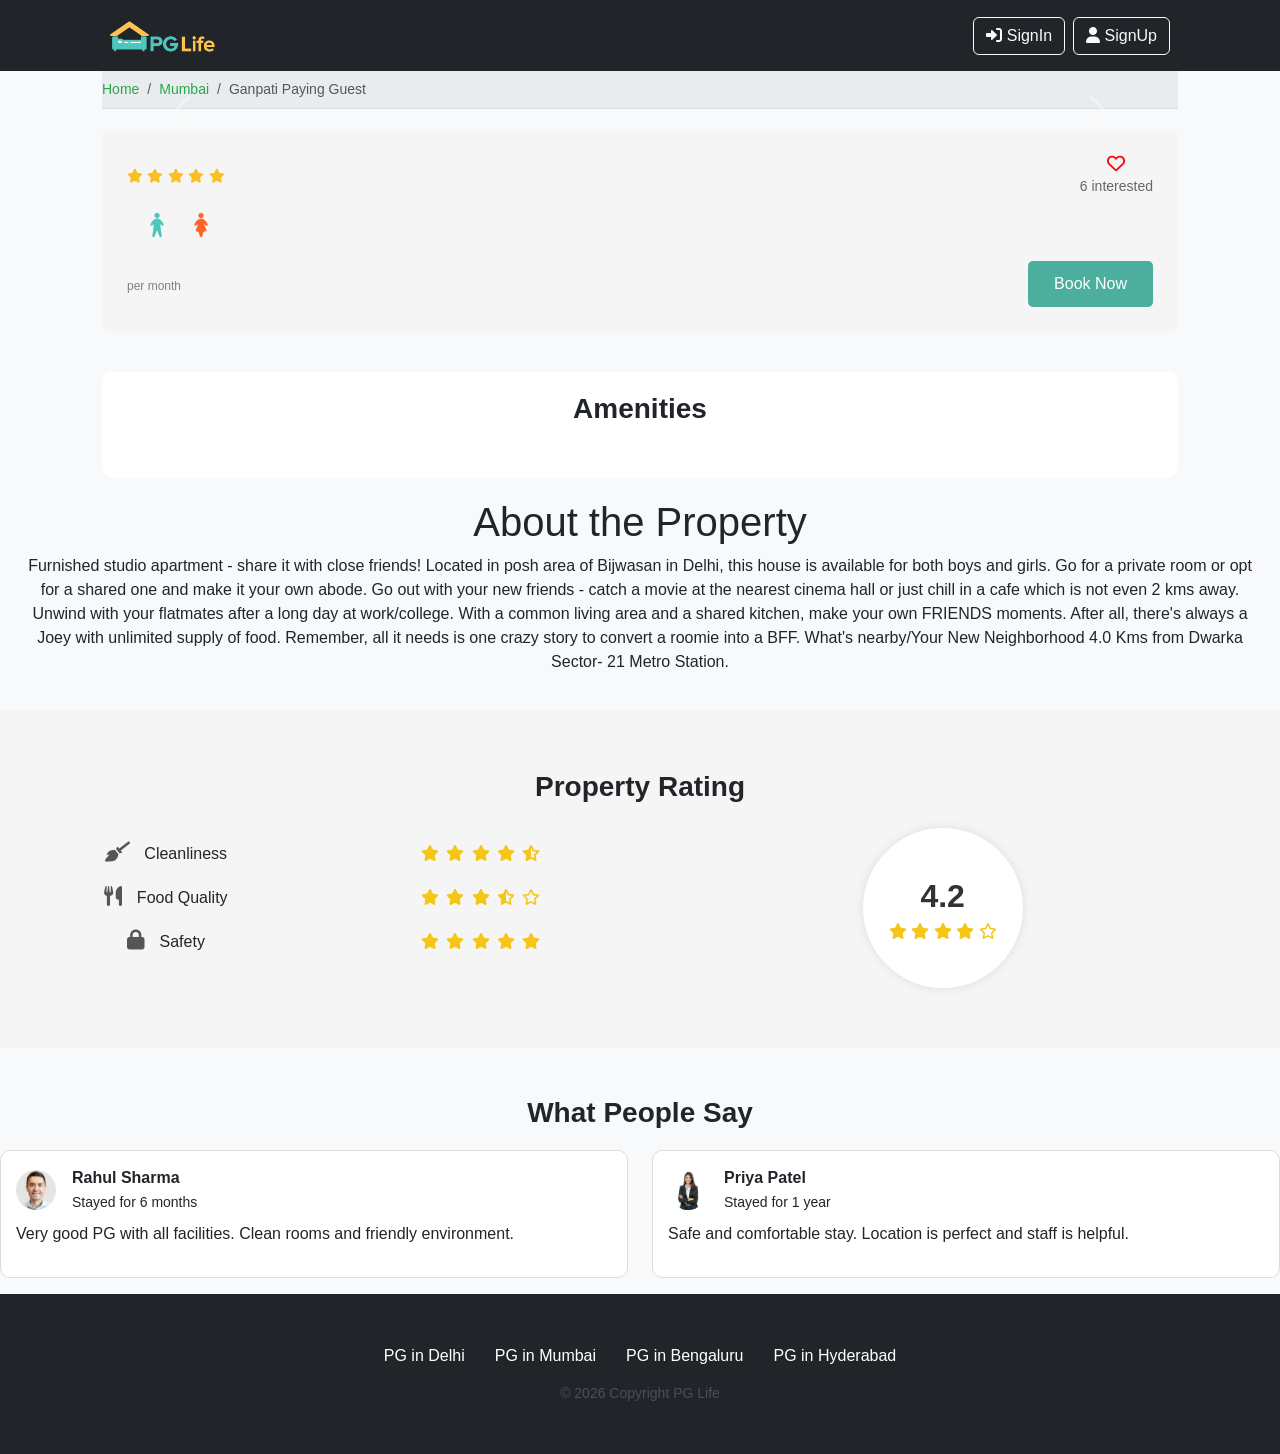
==== property_details.html @ c695dbeb "first commit" ====
<!DOCTYPE html>
<html lang="en">
<head>
    <meta charset="UTF-8">
    <meta name="viewport" content="width=device-width, initial-scale=1.0">
    <link href="https://cdn.jsdelivr.net/npm/bootstrap@5.3.0/dist/css/bootstrap.min.css" rel="stylesheet">
    <link rel="stylesheet" href="https://cdnjs.cloudflare.com/ajax/libs/font-awesome/6.0.0/css/all.min.css">
    <link rel="stylesheet" href="css/style.css">
    <link rel="stylesheet" href="css/propertydetails.css">
    <link rel="stylesheet" href="css/propertylist.css">
    
    <title>Welcome | PGLife</title>
</head>
<body>
     <nav class="navbar navbar-expand-lg navbar-dark bg-dark">
        <div class="container">
            <a class="navbar-brand" href="index.html">
                <img src="img/logo.png" class="nav-img"/>
            </a>
            <button class="navbar-toggler" data-bs-toggle="collapse" data-bs-target="#navMenu">
               <span class="navbar-toggler-icon"></span>
            </button>
            <div class="collapse navbar-collapse" id="navMenu">
                <ul class="navbar-nav ms-auto">
                    <li class="nav-item">
                        <button class="btn btn-outline-light me-2" data-bs-toggle="modal" data-bs-target="#loginModal">
                            <i class="fas fa-sign-in-alt"></i> SignIn
                        </button>
                    </li>
                    <li class="nav-item">
                        <button class="btn btn-outline-light me-2" data-bs-toggle="modal" data-bs-target="#signupModal">
                            <i class="fas fa-user"></i> SignUp
                        </button>
                    </li>
                </ul>
            </div>
        </div>
    </nav>
    
    <div class="container">

        <nav aria-label="breadcrumb">
            <ol class="breadcrumb py-2">
                <li class="breadcrumb-item"><a href="index.html">Home</a></li>
                <li class="breadcrumb-item"><a href="property_list.html">Mumbai</a></li>
                <li class="breadcrumb-item active">Ganpati Paying Guest</li>
            </ol>
        </nav>


        <div id="property-images" class="carousel slide" data-bs-ride="carousel">

            <div class="carousel-indicators">
               
            </div>

            <div class="carousel-inner">
               
                
            </div>

            <button class="carousel-control-prev" type="button" data-bs-target="#property-images" data-bs-slide="prev">
                <span class="carousel-control-prev-icon"></span>
            </button>
                    

            <button class="carousel-control-next" type="button" data-bs-target="#property-images" data-bs-slide="next">
                <span class="carousel-control-next-icon"></span>
            </button>
        </div> 


     <div class="property-summary">


    <div class="d-flex justify-content-between align-items-center">
        
   
        <div class="star-container">
            <i class="fas fa-star"></i>
            <i class="fas fa-star"></i>
            <i class="fas fa-star"></i>
            <i class="fas fa-star"></i>
            <i class="fas fa-star"></i>
        </div>

       
        <div class="interested-container text-center">
            <i class="far fa-heart"></i>
            <div>6 interested</div>
        </div>

    </div>

   
    <h1 class="property-name mt-2" id="property-name"></h1>

    <div class="property-address" id="property-address">
    </div>

    
    <div class="mt-2">
        <img src="img/male.png"class="male-img">
       <img src="img/female.png" class="female-img">
    </div>

    
    <div class="d-flex justify-content-between align-items-center mt-3">

        
        <div class="rent-section">
            <span class="rent" id="property-rent"></span>
            <span class="rent-unit"> per month</span>
        </div>

       
        <a href="#" class="btn book-btn">Book Now</a>

    </div>
    </div>
       <div class="property-amenities page-container">
            <h2 class="amenities-heading">Amenities</h2>
            <ul id="amenities" class="list-unstyled mt-3"></ul>
        </div>
       
    </div>

    <div class="property-about page-container">
        <h1>About the Property</h1>
        <p>Furnished studio apartment - share it with close friends! Located in posh area of Bijwasan in Delhi, this house is available for both boys and girls. Go for a private room or opt for a shared one and make it your own abode. Go out with your new friends - catch a movie at the nearest cinema hall or just chill in a cafe which is not even 2 kms away. Unwind with your flatmates after a long day at work/college. With a common living area and a shared kitchen, make your own FRIENDS moments. After all, there's always a Joey with unlimited supply of food. Remember, all it needs is one crazy story to convert a roomie into a BFF. What's nearby/Your New Neighborhood 4.0 Kms from Dwarka Sector- 21 Metro Station.</p>
    </div>

    <div class="property-rating">
        <div class="page-container">
            <h1>Property Rating</h1>
            <div class="row align-items-center justify-content-between">
                <div class="col-md-6">
                    <div class="rating-criteria row">
                        <div class="col-6">
                            <i class="rating-criteria-icon fas fa-broom"></i>
                            <span class="rating-criteria-text">Cleanliness</span>
                        </div>
                        <div class="rating-criteria-star-container col-6" title="4.3">
                            <i class="fas fa-star"></i>
                            <i class="fas fa-star"></i>
                            <i class="fas fa-star"></i>
                            <i class="fas fa-star"></i>
                            <i class="fas fa-star-half-alt"></i>
                        </div>
                    </div>

                    <div class="rating-criteria row">
                        <div class="col-6">
                            <i class="rating-criteria-icon fas fa-utensils"></i>
                            <span class="rating-criteria-text">Food Quality</span>
                        </div>
                        <div class="rating-criteria-star-container col-6" title="3.4">
                            <i class="fas fa-star"></i>
                            <i class="fas fa-star"></i>
                            <i class="fas fa-star"></i>
                            <i class="fas fa-star-half-alt"></i>
                            <i class="far fa-star"></i>
                        </div>
                    </div>

                    <div class="rating-criteria row">
                        <div class="col-6">
                            <i class="rating-criteria-icon fa fa-lock"></i>
                            <span class="rating-criteria-text">Safety</span>
                        </div>
                        <div class="rating-criteria-star-container col-6" title="4.8">
                            <i class="fas fa-star"></i>
                            <i class="fas fa-star"></i>
                            <i class="fas fa-star"></i>
                            <i class="fas fa-star"></i>
                            <i class="fas fa-star"></i>
                        </div>
                    </div>
                </div>

                <div class="col-md-4">
                    <div class="rating-circle">
                        <div class="total-rating">4.2</div>
                        <div class="rating-circle-star-container">
                            <i class="fas fa-star"></i>
                            <i class="fas fa-star"></i>
                            <i class="fas fa-star"></i>
                            <i class="fas fa-star"></i>
                            <i class="far fa-star"></i>
                        </div>
                    </div>
                </div>
            </div>
        </div>
    </div>
        <div class="mt-5">
    <h3>What People Say</h3>

    <div class="row">

        
        <div class="col-md-6 mb-3">
            <div class="p3 border-rounded">
                <div class="d-flex align-items-center mb-2">
                    <img src="img/man.png" width="40" class="me-3">
                    <div>
                        <strong>Rahul Sharma</strong><br>
                        <small>Stayed for 6 months</small>
                    </div>
                </div>
                <p>Very good PG with all facilities. Clean rooms and friendly environment.</p>
            </div>
        </div>

        
        <div class="col-md-6 mb-3">
            <div class="p3 border-rounded">
                <div class="d-flex align-items-center mb-2">
                    <img src="img/women.png" width="40" class="me-3">
                    <div>
                        <strong>Priya Patel</strong><br>
                        <small>Stayed for 1 year</small>
                    </div>
                </div>
                <p>Safe and comfortable stay. Location is perfect and staff is helpful.</p>
            </div>
        </div>

    </div>
</div>
    </div>






    <div class="modal fade" id="loginModal">
    <div class="modal-dialog">
        <div class="modal-content">

            <div class="modal-header">
                <h5>SignIn</h5>
                <button class="btn-close" data-bs-dismiss="modal"></button>
            </div>

            <div class="modal-body">
                <form id="login-form">
                    <input type="email" name="email" class="form-control mb-3" placeholder="Email" required>
                    <input type="password" name="password" class="form-control mb-3" placeholder="Password" required>
                    <button type="submit" class="btn btn-primary w-100">SignIn</button>
                </form>
            </div>

        </div>
    </div>
</div>
    <div class="modal fade" id="signupModal" tabindex="-1">
        <div class="modal-dialog">
            <div class="modal-content">

                <div class="modal-header">
                    <h5>SignUp with PGLife </h5>
                    <button class="btn-close" data-bs-dismiss="modal"></button>
                </div>

                <div class="modal-body">
                    <form id="signup-form">
                      <div class="input-group mb-3">
                        <span class="input-group-text">
                            <i class="fas fa-user"></i>
                        </span>
                        <input type="text" name="full_name" class="form-control" placeholder="Full Name" required>
                      </div>

                      <div class="input-group mb-3">
                        <span class="input-group-text">
                            <i class="fas fa-phone-alt"></i>
                        </span>
                        <input type="tel"  name="phone" class="form-control" placeholder="Phone Number" required>
                      </div>
                      
                      <div class="input-group mb-3">
                        <span class="input-group-text">
                            <i class="fas fa-envelope"></i>
                        </span>
                        <input type="email" name="email" class="form-control" placeholder="Email" required>
                      </div>

                      <div class="input-group mb-3">
                        <span class="input-group-text">
                            <i class="fas fa-lock"></i>
                        </span>
                        <input type="password" name="password" class="form-control" placeholder="Password" required>
                      </div>

                      <div class="input-group mb-3">
                        <span class="input-group-text">
                            <i class="fas fa-building"></i>
                        </span>
                        <input type="text" name="college" class="form-control" placeholder="College Name" required>
                      </div>

                      <div class="mb-3">
                        <span> I'm a:</span>
                        <input type="radio" id="male" name="gender" value="male" class="ms-2">
                        <label for="male">Male</label>

                        <input type="radio" id="female" name="gender" value="female" class="ms-2">
                        <label for="female">Female</label>
                      </div>

                      <button type="submit" class="btn btn-primary w-100">Create Account</button>
                    </form>
                </div>
                <div class="modal-footer">
                    <span> Already have an account ?</span>
                    <a href="#" data-bs-dismiss="modal" data-bs-toggle="modal"  data-bs-target="#loginModal">
                        SignIn
                    </a>
                </div>
            </div>
        </div>
    </div>
    <script>
        document.getElementById("signup-form").addEventListener("submit",function(e){
            e.preventDefault();
            
            let formData = new FormData(this);

            fetch("http://localhost/Project_PGLife/api/signup.php",{
                method:"POST",
                body : formData
            })
            .then (res => res.text())
            .then (data =>{
                alert(data)
            })
        })

       document.getElementById("login-form").addEventListener("submit", function(e){
    e.preventDefault();

    let formData = new FormData(this);

    fetch("api/login.php", {   
        method: "POST",
        body: formData
    })
    .then(res => res.text())
    .then(data => {
        console.log(data);

        if(data.trim() === "success"){
            window.location.href = "property_list.html";
        } else {
            alert("Invalid email or password");
        }
    });
});

const params = new URLSearchParams(window.location.search);
const propertyId = params.get("id");

console.log("Property ID:", propertyId);

if (!propertyId) {
    alert("Invalid property ID");
    throw new Error("ID missing");
}

fetch(`http://localhost/Project_PGLife/api/get_property.php?id=${propertyId}`)
.then(res => res.json())
.then(data => {

    console.log("API DATA:", data);

    if (data.error) {
        alert(data.error);
        return;
    }

    // ======================
    // PROPERTY INFO
    // ======================
    document.getElementById("property-name").innerText = data.name;
    document.getElementById("property-address").innerText = data.address;
    document.getElementById("property-rent").innerText = "₹ " + data.rent;

    // ======================
    // CAROUSEL
    // ======================
    let inner = document.querySelector(".carousel-inner");
let indicators = document.querySelector(".carousel-indicators");

inner.innerHTML = "";
indicators.innerHTML = "";

let imgData = data.images || data.image;

let images = [];

if (imgData) {
    images = imgData
        .split(",")
        .map(i => i.trim())
        .filter(i => i)
        .map(i => i.startsWith("img/") ? i : "img/" + i);
}

if (images.length === 0) {
    images = ["img/default.jpg"];
}

images.forEach((img, index) => {

    inner.innerHTML += `
        <div class="carousel-item ${index === 0 ? "active" : ""}">
            <img src="${img}" class="d-block w-100">
        </div>
    `;

    indicators.innerHTML += `
        <button type="button"
            data-bs-target="#property-images"
            data-bs-slide-to="${index}"
            class="${index === 0 ? "active" : ""}">
        </button>
    `;
});
fetch(`api/get_amenities.php?property_id=${propertyId}`)
.then(res => res.json())
.then(data => {

    let html = "";

    data.forEach(a => {

        html += `
            <li class="amenity-item d-flex align-items-center gap-2">
                <img src="img/amenities/${a.icon}" width="25" height="25">
                <span>${a.name}</span>
            </li>
        `;
    });

    document.getElementById("amenities").innerHTML = html;
});
    console.log("URL:", window.location.href);
console.log("ID:", propertyId);
console.log("DATA:", data);

});
    </script>

    <div class="footer bg-dark">
        <div class="page-container footer-container">
            <div class="footer-cities">
            <div class="footer-city">
                <a href="property_list.html">PG in Delhi</a>
            </div>
            <div class="footer-city">
                <a href="property_list.html">PG in Mumbai</a>
            </div>
            <div class="footer-city">
                <a href="property_list.html">PG in Bengaluru</a>
            </div>
            <div class="footer-city">
                <a href="property_list.html">PG in Hyderabad</a>
            </div>
            </div>
            <div class="footer-copyright text-light-emphasis">© 2026 Copyright PG Life</div>
        </div>
    </div>
    <script src="https://cdn.jsdelivr.net/npm/bootstrap@5.3.0/dist/js/bootstrap.bundle.min.js"></script>
</body>
</html>
---- css/style.css ----
.nav-img{
    height: 45px;
    width: auto;
    object-fit: contain;
}

.banner-container {
    background: url("../img/bg.png") no-repeat center center;
    background-size: contain;
    background-attachment: fixed; 
    height: 600px;
    display: flex;
    align-items: center;
    justify-content: center;
}
.navbar{
    position: sticky;
    top: 0;
    z-index: 1000;
}
.search-box {
    max-width: 500px;
    margin: auto;
}
.search-box input {
    border-radius: 30px 0 0 30px;
}

.search-box button {
    border-radius: 0 30px 30px 0;
}
.search-box input,
.search-box button {
    padding: 10px;
}
.page-container{
    padding: 40px 20px;
    align-items: center;
    text-align: center;
    justify-content: center;
}

.city-heading{
    font-size: 40px;
    font-weight: 600;
    margin-bottom: 30px;
    color: #333;
    text-align: center;
}

.city-card{
     width: 170px;
    height: 170px;
    background: #fff;
    border-radius: 50%;
    display: flex;
    align-items: center;
    justify-content: center;
    box-shadow: 0 4px 10px rgba(0,0,0,0.1);
    transition: all 0.3s ease;
}

.city-img {
    width: 70%;
    height: 70%;
    object-fit: contain;
}

.city-card:hover {
    transform: scale(1.05);
    border-color: #007bff;
    box-shadow: 0 4px 12px rgba(0,0,0,0.15);
}
.city-card-container {
    display: flex;
    justify-content: center;
}
.modal-content{
    border-radius: 10px;
    padding: 10px;
}
.modal-header{
    border-bottom: none;
    text-align: center;
}
.modal-header h5{
    width: 100%;
    text-align: center;
    font-weight: 600;
}
.modal-body{
    padding: 20px;
}
.form-control{
    border-radius: 6px;
    padding: 10px;
    font-size: 14px;
}
.input-group-text{
    background-color: #f2f2f2;
    border: none;
}
.btn-primary{
    background-color: #4a90e2;
    border: none;
    padding: 10px;
}
.btn-primary:hover{
    background-color: #357abd;
}
.modal-footer{
    justify-content: center;
    font-size: 14px;
}
.modal-footer a {
    color : #4a90e2;
    text-decoration: none;
}
.modal-footer a:hover {
    text-decoration: underline;
}
.input [type="radio"]{
    margin-left: 8px;
    margin-right: 5px;
}
.footer{
    width: 100%;
    padding: 30px 0;
}

.footer-container{
    text-align: center;
}
.footer-cities{
    display:flex;
    justify-content: center;
    flex-wrap: wrap;
    gap: 30px;
    margin-bottom: 15px;
}

.footer-city a {
    text-decoration: none;
    color:white;
    font-size: 16px;
}
.footer-city a:hover{
    color:#ffc107;
}
.footer-copyright{
    font-size: 14px;
}
#results {
    margin-top: 30px;
}

/* GRID LAYOUT */
#results .col-md-4 {
    margin-bottom: 25px;
}

/* PROPERTY CARD */
.property-card {
    background: #fff;
    border-radius: 12px;
    overflow: hidden;
    box-shadow: 0 8px 20px rgba(0,0,0,0.1);
    transition: 0.3s ease;
    padding: 15px;
}

/* HOVER EFFECT */
.property-card:hover {
    transform: translateY(-5px);
    box-shadow: 0 12px 25px rgba(0,0,0,0.15);
}

/* TITLE */
.property-card h5 {
    font-size: 18px;
    font-weight: 600;
    margin-bottom: 8px;
    color: #333;
}

/* ADDRESS */
.property-card p {
    margin: 5px 0;
    color: #666;
    font-size: 14px;
}

/* PRICE */
.property-card .price {
    font-size: 16px;
    font-weight: 600;
    color: #28a745;
    margin-top: 8px;
}

/* VIEW BUTTON */
.property-card a {
    display: inline-block;
    margin-top: 12px;
    padding: 8px 16px;
    background: #ffc107;
    color: #000;
    text-decoration: none;
    border-radius: 6px;
    font-weight: 500;
    transition: 0.3s;
}

.property-card a:hover {
    background: #ffb300;
    transform: scale(1.05);
}

/* NO RESULTS TEXT */
.no-results {
    text-align: center;
    font-size: 18px;
    color: #888;
    margin-top: 40px;
}
---- css/propertydetails.css ----
body {
    font-family: Arial, sans-serif;
    background-color: #f8f9fa;
}

.container {
    max-width: 1100px;
}


.breadcrumb {
    background-color: #e9ecef;
    margin-bottom: 0;
}

.breadcrumb a {
    text-decoration: none;
    color: #28a745;
}


#property-images img {
    height: 420px;
    object-fit: cover;
    border-radius: 5px;
}


.property-summary {
    background: #f5f5f5;
    padding: 25px;
    border-radius: 10px;
    margin-top: 20px;
    position: relative;
    z-index: 2;   
}


.carousel {
    position: relative;
    z-index: 1;
}


.star-container i {
    color: red;
    font-size: 14px;
}


.interested-container {
    font-size: 14px;
    color: #666;
}

.interested-container i {
    color: red;
    font-size: 18px;
}


.property-name {
    font-size: 34px;
    font-weight: 600;
}


.property-address {
    color: #666;
    margin-top: 5px;
}


.male-img {
    width: 40px;        
    margin-left: 10px;  
}

.female-img {
    width: 40px;       
     
}


.rent {
    font-size: 28px;
    font-weight: bold;
    color: #333;
}

.rent-unit {
    font-size: 14px;
    color: #777;
}


.book-btn {
    background-color: #4CAF9D;
    color: #fff;
    padding: 10px 25px;
    border-radius: 5px;
    text-decoration: none;
}

.book-btn:hover {
    background-color: #3c9c8d;
    color: #fff;
}


.property-amenities {
    margin-top: 40px;
    padding: 30px;
    background: #fff;
    border-radius: 10px;
}

.amenities-heading {
    font-size: 28px;
    font-weight: 600;
}

#amenities {
    display: flex;
    flex-wrap: wrap;
    gap: 12px;
}

.amenity-item {
    flex: 0 0 calc(33.33% - 12px);  /* exact 3 per row */
    display: flex;
    align-items: center;
    gap: 8px;
    justify-content: center;
    padding: 8px 10px;
    border-radius: 8px;
}

.amenity-item img {
    width: 25px;
    height: 25px;
    object-fit: contain;
}

.amenity-item span {
    font-size: 14px;
}

.mt-5 h3{
    margin-bottom: 20px;
    display: flex;
    justify-content: center;
    font-weight: bold;
}


.border-rounded {
    border: 1px solid #ddd;
    border-radius: 10px;
    background: #fff;
}

.p3 {
    padding: 15px;
}

.p3 img {
    border-radius: 50%;
}


@media (max-width: 768px) {

    #property-images img {
        height: 250px;
    }

    .property-summary {
        margin-top: 20px;
        padding: 20px;
    }

    .property-name {
        font-size: 24px;
    }

    .rent {
        font-size: 22px;
    }

    .book-btn {
        padding: 8px 15px;
        font-size: 14px;
    }
}
.property-rating {
    background: #f5f5f5;
    padding: 40px 0;
}

.property-rating h1 {
    font-size: 28px;
    font-weight: 600;
    margin-bottom: 25px;
}


.rating-criteria {
    margin-bottom: 20px;
}


.rating-criteria-icon {
    font-size: 20px;
    color: #555;
    margin-right: 10px;
}

.rating-criteria-text {
    font-size: 16px;
}


.rating-criteria-star-container i {
    color: #f5c518;
    margin-right: 3px;
}


.rating-circle {
    width: 160px;
    height: 160px;
    border-radius: 50%;
    background: #fff;
    box-shadow: 0 0 10px rgba(0,0,0,0.1);

    display: flex;
    flex-direction: column;
    align-items: center;
    justify-content: center;
}


.total-rating {
    font-size: 32px;
    font-weight: bold;
    color: #333;
}


.rating-circle-star-container i {
    color: #f5c518;
}
---- css/propertylist.css ----
.breadcrumb{
    border-bottom: 1px solid #ddd;
    font-size: 14px;
}
.page-container{
    padding: 20px;
}
.filter-bar{
    background-color: #ffffff;
    border-radius: 8px;
    box-shadow: 0 2px 8rgba(0,0,0,0.08);
    padding: 12px 0;
}
.filter-bar .col-auto{
    display: flex;
    text-align: center;
    gap: 4px;
    font-weight: 500;
    color: #555;
    cursor: pointer;
    transition: 0.3s;

    margin: 0 50px;
}
.filter-bar img {
    width: 25px;
    margin-right: 5px;
}
.filter-bar .col-auto:hover{
    color: #0d6efd;
    transform: scale(1.05);
}
.filter-active{
    color:#0d6efd;
    font-weight: 600;
}
@media (max-width: 576px) {
    .filter-bar {
        flex-direction: column;
        gap: 10px;
    }
}
.filter-bar div {
    cursor: pointer;
    padding: 10px 15px;
    border-radius: 20px;
    transition: 0.3s;
}

.filter-bar div:hover {
    background-color: #f1f1f1;
}
.active-filter {
    background-color: #4CAF9A;
    color: white;
}
.property-card {
    display: flex;
    gap: 20px;
    background: #fff;
    padding: 15px;
    border-radius: 10px;
    margin: 20px auto;
    max-width: 900px;
    box-shadow: 0 3px 12px rgba(0,0,0,0.1);
}

/* IMAGE */
.image-container {
    width: 300px;
}

.image-container img {
    width: 100%;
    height: 180px;
    object-fit: cover;
    border-radius: 8px;
}

/* RIGHT SIDE */
.content-container {
    flex: 1;
    display: flex;
    flex-direction: column;
}

/* TOP ROW */
.top-row {
    display: flex;
    justify-content: space-between;
    align-items: center;
}

/* STAR */
.star-container i {
    color: #fbbf24;
    font-size: 14px;
}

/* HEART */
.heart i {
    font-size: 18px;
    cursor: pointer;
    color: red;
}

/* DETAILS */
.detail-container {
    margin: 10px 0;
}

.property-name {
    font-size: 18px;
    font-weight: 600;
}

.property-address {
    font-size: 14px;
    color: #777;
    margin: 5px 0;
}

.gender-img {
    width: 40px;
}

/* BOTTOM ROW */
.bottom-row {
    display: flex;
    justify-content: space-between;
    align-items: center;
    margin-top: auto; /* pushes to bottom */
}

/* RENT */
.rent {
    font-size: 18px;
    font-weight: bold;
}

.rent-unit {
    font-size: 12px;
    color: gray;
}

/* BUTTON */
.button-container .btn {
    background: #4CAF9A;
    border: none;
    padding: 6px 18px;
    border-radius: 5px;
}

.interested-text{
    font-size: 12px;
}

/* Modal title */
.modal-title {
    font-weight: 600;
    font-size: 22px;
}

/* Section heading */
.modal-body h5 {
    font-size: 18px;
    font-weight: 500;
    margin-bottom: 10px;
}

/* Buttons container */
.modal-body div {
    margin-top: 10px;
}

/* Filter buttons */
.modal-body .btn {
    border-radius: 20px;
    padding: 6px 15px;
    font-size: 14px;
    transition: 0.3s;
}

/* Active button (selected filter) */
.modal-body .btn.active {
    background-color: #0d6efd;
    color: #fff;
    border-color: #0d6efd;
}

/* Hover effect */
.modal-body .btn:hover {
    background-color: #0d6efd;
    color: #fff;
}

/* Footer button */
.modal-footer .btn-success {
    padding: 6px 20px;
    border-radius: 6px;
}

/* Optional: spacing between buttons */
.modal-body .d-flex {
    gap: 10px;
}
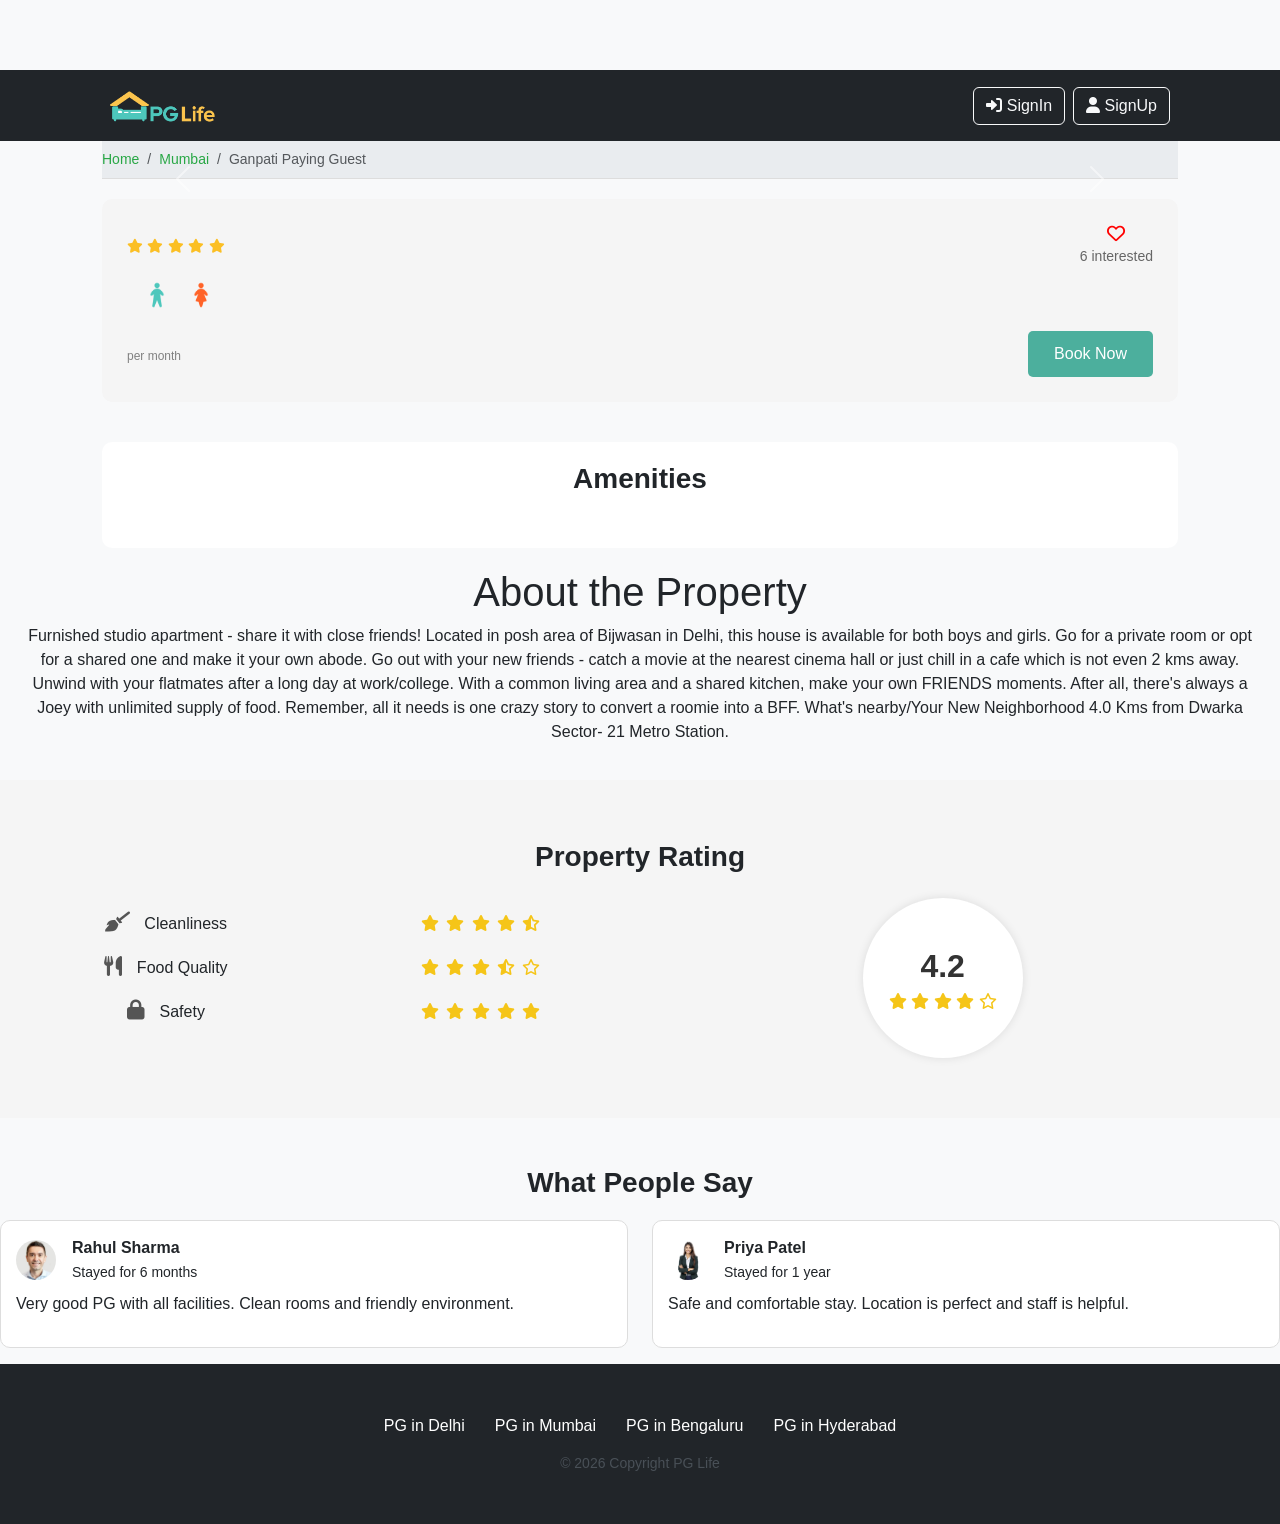
==== commit 71733fd5: "`Updated CSS and HTML for property details page`" ====
--- a/property_details.html
+++ b/property_details.html
@@ -120,7 +120,7 @@
     </div>
        <div class="property-amenities page-container">
             <h2 class="amenities-heading">Amenities</h2>
-            <ul id="amenities" class="list-unstyled mt-3"></ul>
+            <ul id="amenities" class="list-unstyled mt-3 d-flex flex-wrap justify-content-center"></ul>
         </div>
        
     </div>
@@ -194,9 +194,9 @@
         </div>
     </div>
         <div class="mt-5">
-    <h3>What People Say</h3>
-
-    <div class="row">
+            <h3>What People Say</h3>
+
+         <div class="row">
 
         
         <div class="col-md-6 mb-3">
@@ -228,7 +228,7 @@
 
     </div>
 </div>
-    </div>
+    
 
 
 
--- a/css/propertydetails.css
+++ b/css/propertydetails.css
@@ -253,4 +253,16 @@
     color: #f5c518;
 }
 
-
+body {
+    margin: 0;
+    padding-top: 70px;
+}
+
+.carousel-item img {
+    height: 400px;
+    object-fit: cover;
+}
+
+#amenities {
+    justify-content: center;
+}
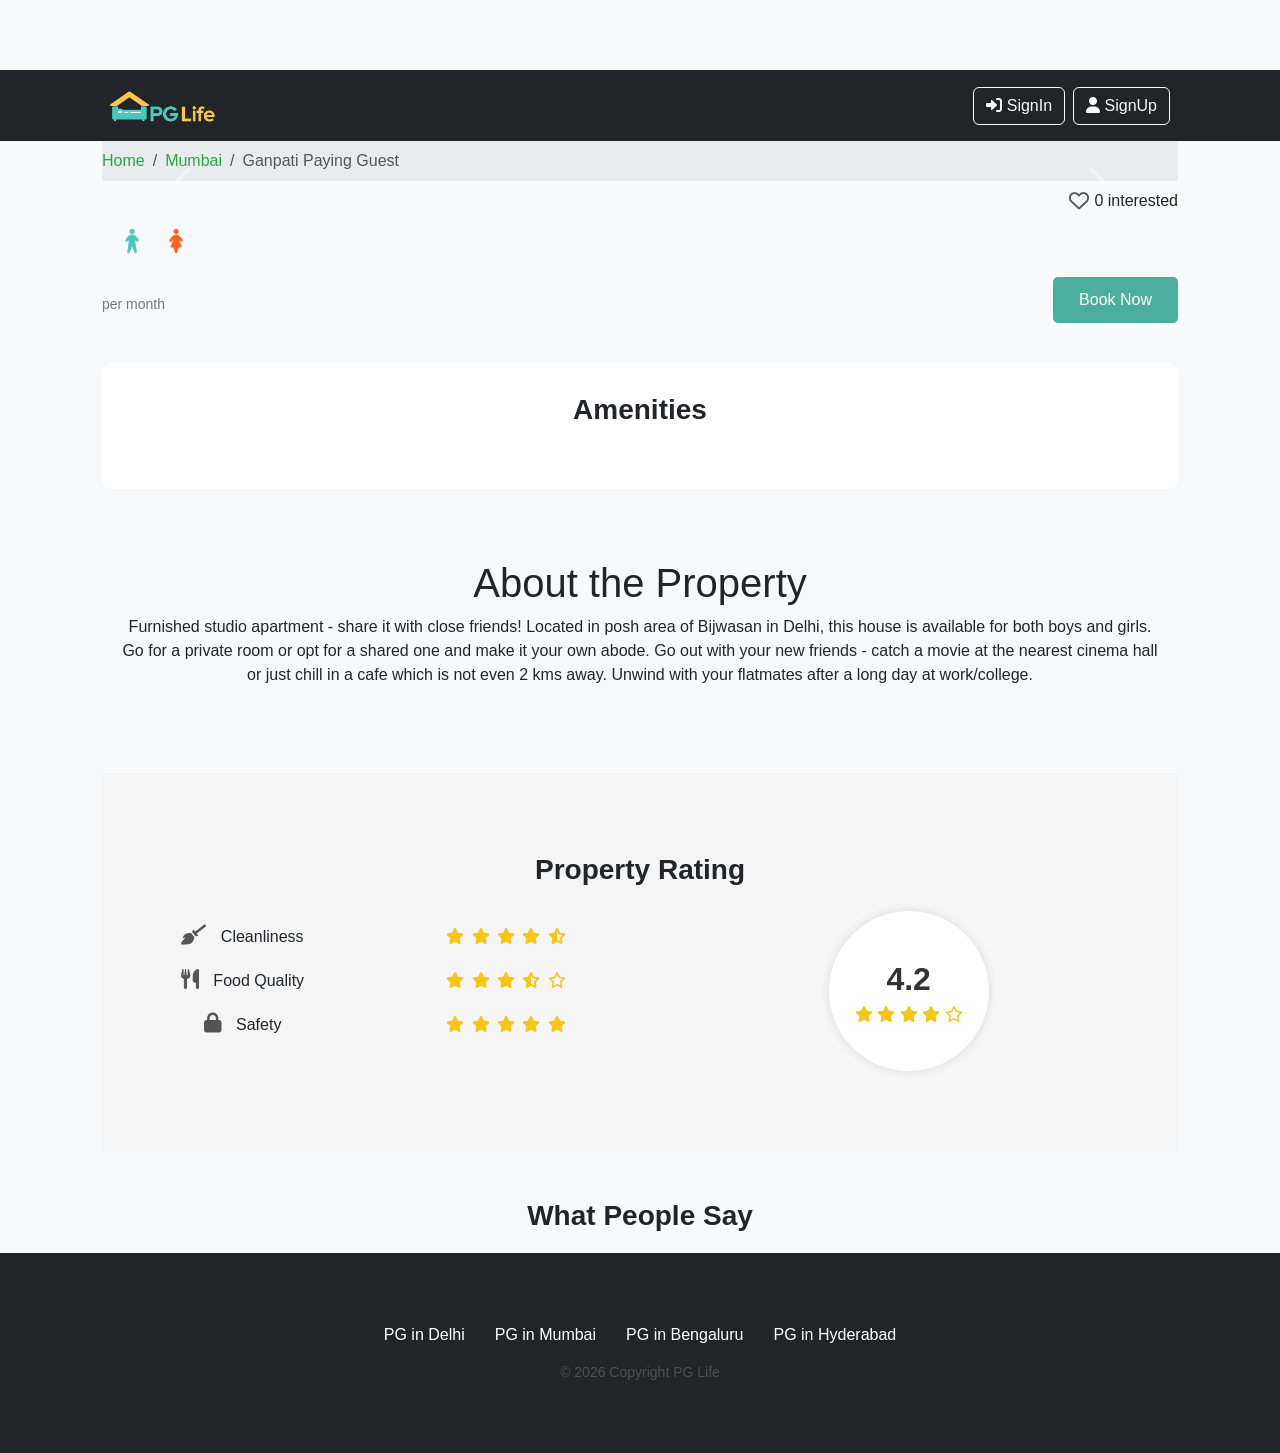
==== commit fff691d8: "Initial commit" ====
--- a/property_details.html
+++ b/property_details.html
@@ -7,7 +7,6 @@
     <link rel="stylesheet" href="https://cdnjs.cloudflare.com/ajax/libs/font-awesome/6.0.0/css/all.min.css">
     <link rel="stylesheet" href="css/style.css">
     <link rel="stylesheet" href="css/propertydetails.css">
-    <link rel="stylesheet" href="css/propertylist.css">
     
     <title>Welcome | PGLife</title>
 </head>
@@ -39,102 +38,87 @@
     
     <div class="container">
 
-        <nav aria-label="breadcrumb">
-            <ol class="breadcrumb py-2">
-                <li class="breadcrumb-item"><a href="index.html">Home</a></li>
-                <li class="breadcrumb-item"><a href="property_list.html">Mumbai</a></li>
-                <li class="breadcrumb-item active">Ganpati Paying Guest</li>
-            </ol>
-        </nav>
-
-
-        <div id="property-images" class="carousel slide" data-bs-ride="carousel">
-
-            <div class="carousel-indicators">
-               
-            </div>
-
-            <div class="carousel-inner">
-               
-                
-            </div>
-
-            <button class="carousel-control-prev" type="button" data-bs-target="#property-images" data-bs-slide="prev">
-                <span class="carousel-control-prev-icon"></span>
-            </button>
-                    
-
-            <button class="carousel-control-next" type="button" data-bs-target="#property-images" data-bs-slide="next">
-                <span class="carousel-control-next-icon"></span>
-            </button>
-        </div> 
-
-
-     <div class="property-summary">
-
-
-    <div class="d-flex justify-content-between align-items-center">
-        
-   
-        <div class="star-container">
-            <i class="fas fa-star"></i>
-            <i class="fas fa-star"></i>
-            <i class="fas fa-star"></i>
-            <i class="fas fa-star"></i>
-            <i class="fas fa-star"></i>
-        </div>
+    <nav aria-label="breadcrumb">
+        <ol class="breadcrumb py-2">
+            <li class="breadcrumb-item"><a href="index.html">Home</a></li>
+            <li class="breadcrumb-item"><a href="property_list.html">Mumbai</a></li>
+            <li class="breadcrumb-item active">Ganpati Paying Guest</li>
+        </ol>
+    </nav>
+
+    <div id="property-images" class="carousel slide" data-bs-ride="carousel">
+
+        <div class="carousel-indicators"></div>
+
+        <div class="carousel-inner"></div>
+
+        <button class="carousel-control-prev" type="button" data-bs-target="#property-images" data-bs-slide="prev">
+            <span class="carousel-control-prev-icon"></span>
+        </button>
+
+        <button class="carousel-control-next" type="button" data-bs-target="#property-images" data-bs-slide="next">
+            <span class="carousel-control-next-icon"></span>
+        </button>
+
+    </div>
+
+    <div class="d-flex justify-content-between align-items-center mt-2">
+
+
+        <div id="property-stars"></div>
 
        
-        <div class="interested-container text-center">
-            <i class="far fa-heart"></i>
-            <div>6 interested</div>
-        </div>
-
-    </div>
-
-   
+        <div class="heart" id="detail-heart" data-id="">
+            <i class="fa-regular fa-heart"></i>
+            <span id="interested-count">0 interested</span>
+        </div>
+
+    </div>
+
     <h1 class="property-name mt-2" id="property-name"></h1>
 
-    <div class="property-address" id="property-address">
-    </div>
-
-    
+    <div class="property-address" id="property-address"></div>
+
     <div class="mt-2">
-        <img src="img/male.png"class="male-img">
-       <img src="img/female.png" class="female-img">
-    </div>
-
-    
+        <img src="img/male.png" class="male-img">
+        <img src="img/female.png" class="female-img">
+    </div>
+
     <div class="d-flex justify-content-between align-items-center mt-3">
 
-        
         <div class="rent-section">
             <span class="rent" id="property-rent"></span>
             <span class="rent-unit"> per month</span>
         </div>
 
-       
         <a href="#" class="btn book-btn">Book Now</a>
 
     </div>
-    </div>
-       <div class="property-amenities page-container">
-            <h2 class="amenities-heading">Amenities</h2>
-            <ul id="amenities" class="list-unstyled mt-3 d-flex flex-wrap justify-content-center"></ul>
-        </div>
-       
+
+    <div class="property-amenities page-container">
+        <h2 class="amenities-heading">Amenities</h2>
+        <ul id="amenities" class="list-unstyled mt-3 d-flex flex-wrap justify-content-center"></ul>
     </div>
 
     <div class="property-about page-container">
         <h1>About the Property</h1>
-        <p>Furnished studio apartment - share it with close friends! Located in posh area of Bijwasan in Delhi, this house is available for both boys and girls. Go for a private room or opt for a shared one and make it your own abode. Go out with your new friends - catch a movie at the nearest cinema hall or just chill in a cafe which is not even 2 kms away. Unwind with your flatmates after a long day at work/college. With a common living area and a shared kitchen, make your own FRIENDS moments. After all, there's always a Joey with unlimited supply of food. Remember, all it needs is one crazy story to convert a roomie into a BFF. What's nearby/Your New Neighborhood 4.0 Kms from Dwarka Sector- 21 Metro Station.</p>
+        <p>
+            Furnished studio apartment - share it with close friends! Located in posh area of Bijwasan in Delhi,
+            this house is available for both boys and girls. Go for a private room or opt for a shared one and make it
+            your own abode. Go out with your new friends - catch a movie at the nearest cinema hall or just chill in a cafe
+            which is not even 2 kms away. Unwind with your flatmates after a long day at work/college.
+        </p>
     </div>
 
     <div class="property-rating">
         <div class="page-container">
+
             <h1>Property Rating</h1>
+
             <div class="row align-items-center justify-content-between">
+
                 <div class="col-md-6">
+
                     <div class="rating-criteria row">
                         <div class="col-6">
                             <i class="rating-criteria-icon fas fa-broom"></i>
@@ -176,6 +160,7 @@
                             <i class="fas fa-star"></i>
                         </div>
                     </div>
+
                 </div>
 
                 <div class="col-md-4">
@@ -190,46 +175,19 @@
                         </div>
                     </div>
                 </div>
-            </div>
-        </div>
-    </div>
-        <div class="mt-5">
+
+            </div>
+
+        </div>
+    </div>
+
+    <div class="mt-5">
             <h3>What People Say</h3>
 
-         <div class="row">
-
-        
-        <div class="col-md-6 mb-3">
-            <div class="p3 border-rounded">
-                <div class="d-flex align-items-center mb-2">
-                    <img src="img/man.png" width="40" class="me-3">
-                    <div>
-                        <strong>Rahul Sharma</strong><br>
-                        <small>Stayed for 6 months</small>
-                    </div>
-                </div>
-                <p>Very good PG with all facilities. Clean rooms and friendly environment.</p>
-            </div>
-        </div>
-
-        
-        <div class="col-md-6 mb-3">
-            <div class="p3 border-rounded">
-                <div class="d-flex align-items-center mb-2">
-                    <img src="img/women.png" width="40" class="me-3">
-                    <div>
-                        <strong>Priya Patel</strong><br>
-                        <small>Stayed for 1 year</small>
-                    </div>
-                </div>
-                <p>Safe and comfortable stay. Location is perfect and staff is helpful.</p>
-            </div>
-        </div>
-
-    </div>
+            <div class="row" id="reviews-container"></div>
+    </div>
+
 </div>
-    
-
 
 
 
@@ -321,135 +279,195 @@
                 </div>
             </div>
         </div>
-    </div>
+</div>
     <script>
-        document.getElementById("signup-form").addEventListener("submit",function(e){
-            e.preventDefault();
-            
-            let formData = new FormData(this);
-
-            fetch("http://localhost/Project_PGLife/api/signup.php",{
-                method:"POST",
-                body : formData
-            })
-            .then (res => res.text())
-            .then (data =>{
-                alert(data)
-            })
-        })
-
-       document.getElementById("login-form").addEventListener("submit", function(e){
+        document.getElementById("signup-form").addEventListener("submit", function (e) {
     e.preventDefault();
 
     let formData = new FormData(this);
 
-    fetch("api/login.php", {   
+    fetch("http://localhost/Project_PGLife/api/signup.php", {
         method: "POST",
         body: formData
     })
-    .then(res => res.text())
-    .then(data => {
-        console.log(data);
-
-        if(data.trim() === "success"){
-            window.location.href = "property_list.html";
-        } else {
-            alert("Invalid email or password");
-        }
-    });
+        .then(res => res.text())
+        .then(data => {
+            alert(data);
+        });
 });
+
+document.getElementById("login-form").addEventListener("submit", function (e) {
+    e.preventDefault();
+
+    let formData = new FormData(this);
+
+    fetch("api/login.php", {
+        method: "POST",
+        body: formData
+    })
+        .then(res => res.text())
+        .then(data => {
+            if (data.trim() === "success") {
+                window.location.href = "property_list.html";
+            } else {
+                alert("Invalid email or password");
+            }
+        });
+});
+
 
 const params = new URLSearchParams(window.location.search);
 const propertyId = params.get("id");
-
-console.log("Property ID:", propertyId);
 
 if (!propertyId) {
     alert("Invalid property ID");
     throw new Error("ID missing");
 }
 
+
 fetch(`http://localhost/Project_PGLife/api/get_property.php?id=${propertyId}`)
 .then(res => res.json())
 .then(data => {
 
-    console.log("API DATA:", data);
-
-    if (data.error) {
-        alert(data.error);
-        return;
-    }
-
-    // ======================
-    // PROPERTY INFO
-    // ======================
     document.getElementById("property-name").innerText = data.name;
     document.getElementById("property-address").innerText = data.address;
     document.getElementById("property-rent").innerText = "₹ " + data.rent;
 
-    // ======================
-    // CAROUSEL
-    // ======================
+
     let inner = document.querySelector(".carousel-inner");
-let indicators = document.querySelector(".carousel-indicators");
-
-inner.innerHTML = "";
-indicators.innerHTML = "";
-
-let imgData = data.images || data.image;
-
-let images = [];
-
-if (imgData) {
-    images = imgData
-        .split(",")
-        .map(i => i.trim())
-        .filter(i => i)
-        .map(i => i.startsWith("img/") ? i : "img/" + i);
-}
-
-if (images.length === 0) {
-    images = ["img/default.jpg"];
-}
-
-images.forEach((img, index) => {
-
-    inner.innerHTML += `
-        <div class="carousel-item ${index === 0 ? "active" : ""}">
-            <img src="${img}" class="d-block w-100">
-        </div>
-    `;
-
-    indicators.innerHTML += `
-        <button type="button"
-            data-bs-target="#property-images"
-            data-bs-slide-to="${index}"
-            class="${index === 0 ? "active" : ""}">
-        </button>
-    `;
-});
-fetch(`api/get_amenities.php?property_id=${propertyId}`)
-.then(res => res.json())
-.then(data => {
-
-    let html = "";
-
-    data.forEach(a => {
-
-        html += `
-            <li class="amenity-item d-flex align-items-center gap-2">
-                <img src="img/amenities/${a.icon}" width="25" height="25">
-                <span>${a.name}</span>
-            </li>
+    let indicators = document.querySelector(".carousel-indicators");
+
+    inner.innerHTML = "";
+    indicators.innerHTML = "";
+
+    let imgData = data.images || data.image;
+    let images = [];
+
+    if (imgData) {
+        images = imgData
+            .split(",")
+            .map(i => i.trim())
+            .filter(i => i)
+            .map(i => i.startsWith("img/") ? i : "img/" + i);
+    }
+
+    if (images.length === 0) {
+        images = ["img/default.jpg"];
+    }
+
+    images.forEach((img, index) => {
+        inner.innerHTML += `
+            <div class="carousel-item ${index === 0 ? "active" : ""}">
+                <img src="${img}" class="d-block w-100">
+            </div>
+        `;
+
+        indicators.innerHTML += `
+            <button type="button"
+                data-bs-target="#property-images"
+                data-bs-slide-to="${index}"
+                class="${index === 0 ? "active" : ""}">
+            </button>
         `;
     });
 
-    document.getElementById("amenities").innerHTML = html;
-});
-    console.log("URL:", window.location.href);
-console.log("ID:", propertyId);
-console.log("DATA:", data);
-
+    
+    let rating = parseFloat(data.rating) || 0;
+    let starHTML = "";
+
+    for (let i = 1; i <= 5; i++) {
+        if (i <= Math.floor(rating)) {
+            starHTML += `<i class="fa-solid fa-star"></i>`;
+        } else if (i - rating <= 0.5) {
+            starHTML += `<i class="fa-solid fa-star-half-stroke"></i>`;
+        } else {
+            starHTML += `<i class="fa-regular fa-star"></i>`;
+        }
+    }
+
+    document.getElementById("property-stars").innerHTML = starHTML;
+
+    
+    let heart = document.getElementById("detail-heart");
+    heart.setAttribute("data-id", propertyId);
+
+    
+    fetch(`api/get_amenities.php?property_id=${propertyId}`)
+        .then(res => res.json())
+        .then(data => {
+            let html = "";
+
+            data.forEach(a => {
+                html += `
+                    <li class="amenity-item d-flex align-items-center gap-2">
+                        <img src="img/amenities/${a.icon}" width="25">
+                        <span>${a.name}</span>
+                    </li>
+                `;
+            });
+
+            document.getElementById("amenities").innerHTML = html;
+        });
+
+    loadInterestedCount(propertyId);
+
+    function loadInterestedCount(propertyId) {
+        fetch(`http://localhost/Project_PGLife/api/get_interested_count.php?property_id=${propertyId}`)
+            .then(res => res.json())
+            .then(data => {
+                document.getElementById("interested-count").innerText =
+                    data.count + " interested";
+            });
+    }
+
+    heart.addEventListener("click", function () {
+
+        let icon = this.querySelector("i");
+
+        icon.classList.toggle("fa-solid");
+        icon.classList.toggle("fa-regular");
+
+        fetch("http://localhost/Project_PGLife/api/toggle_interest.php", {
+            method: "POST",
+            body: new URLSearchParams({
+                property_id: propertyId
+            })
+        })
+            .then(res => res.json())
+            .then(data => {
+                document.getElementById("interested-count").innerText =
+                    data.count + " interested";
+            });
+    });
+
+ 
+    fetch("api/getreview.php")
+        .then(res => res.json())
+        .then(data => {
+
+            let container = document.getElementById("reviews-container");
+            container.innerHTML = "";
+
+            data.forEach(item => {
+
+                let stars = item.rating ? "⭐".repeat(item.rating) : "";
+
+                container.innerHTML += `
+                    <div class="col-md-6 mb-3">
+                        <div class="p-3 border rounded">
+                            <div class="d-flex align-items-center mb-2">
+                                <img src="img/man.png" width="40" class="me-3">
+                                <div>
+                                    <strong>${item.user_name}</strong><br>
+                                    <small>${stars}</small>
+                                </div>
+                            </div>
+                            <p>${item.content}</p>
+                        </div>
+                    </div>
+                `;
+            });
+        });
 });
     </script>
 
--- a/css/style.css
+++ b/css/style.css
@@ -154,12 +154,12 @@
     margin-top: 30px;
 }
 
-/* GRID LAYOUT */
+
 #results .col-md-4 {
     margin-bottom: 25px;
 }
 
-/* PROPERTY CARD */
+
 .property-card {
     background: #fff;
     border-radius: 12px;
@@ -169,13 +169,13 @@
     padding: 15px;
 }
 
-/* HOVER EFFECT */
+
 .property-card:hover {
     transform: translateY(-5px);
     box-shadow: 0 12px 25px rgba(0,0,0,0.15);
 }
 
-/* TITLE */
+
 .property-card h5 {
     font-size: 18px;
     font-weight: 600;
@@ -183,14 +183,14 @@
     color: #333;
 }
 
-/* ADDRESS */
+
 .property-card p {
     margin: 5px 0;
     color: #666;
     font-size: 14px;
 }
 
-/* PRICE */
+
 .property-card .price {
     font-size: 16px;
     font-weight: 600;
@@ -198,7 +198,7 @@
     margin-top: 8px;
 }
 
-/* VIEW BUTTON */
+
 .property-card a {
     display: inline-block;
     margin-top: 12px;
@@ -216,7 +216,7 @@
     transform: scale(1.05);
 }
 
-/* NO RESULTS TEXT */
+
 .no-results {
     text-align: center;
     font-size: 18px;
--- a/css/propertydetails.css
+++ b/css/propertydetails.css
@@ -1,11 +1,15 @@
-
 body {
     font-family: Arial, sans-serif;
     background-color: #f8f9fa;
-}
+    margin: 0;
+    padding-top: 70px;
+    overflow-x: hidden;
+}
+
 
 .container {
     max-width: 1100px;
+    width: 100%;
 }
 
 
@@ -21,11 +25,23 @@
 
 
 #property-images img {
+    width: 100%;
     height: 420px;
     object-fit: cover;
+    display: block;
     border-radius: 5px;
 }
 
+.carousel {
+    position: relative;
+    z-index: 1;
+}
+
+.carousel-item img {
+    width: 100%;
+    height: 420px;
+    object-fit: cover;
+}
 
 .property-summary {
     background: #f5f5f5;
@@ -33,13 +49,17 @@
     border-radius: 10px;
     margin-top: 20px;
     position: relative;
-    z-index: 2;   
-}
-
-
-.carousel {
-    position: relative;
-    z-index: 1;
+    z-index: 2;
+}
+
+.property-name {
+    font-size: 34px;
+    font-weight: 600;
+}
+
+.property-address {
+    color: #666;
+    margin-top: 5px;
 }
 
 
@@ -47,7 +67,6 @@
     color: red;
     font-size: 14px;
 }
-
 
 .interested-container {
     font-size: 14px;
@@ -60,26 +79,42 @@
 }
 
 
-.property-name {
-    font-size: 34px;
-    font-weight: 600;
-}
-
-
-.property-address {
-    color: #666;
-    margin-top: 5px;
+.star-rating i {
+    font-size: 18px;
+    color: #ccc;
+    cursor: pointer;
+    margin-right: 3px;
+}
+
+.star-rating i.fa-solid {
+    color: gold;
+}
+
+
+.heart {
+    display: flex;
+    align-items: center;
+    gap: 5px;
+}
+
+.heart i {
+    font-size: 20px;
+    cursor: pointer;
+    color: #555;
+}
+
+.heart i.fa-solid {
+    color: red;
 }
 
 
 .male-img {
-    width: 40px;        
-    margin-left: 10px;  
+    width: 40px;
+    margin-left: 10px;
 }
 
 .female-img {
-    width: 40px;       
-     
+    width: 40px;
 }
 
 
@@ -125,10 +160,12 @@
     display: flex;
     flex-wrap: wrap;
     gap: 12px;
+    justify-content: center;
 }
 
 .amenity-item {
-    flex: 0 0 calc(33.33% - 12px);  /* exact 3 per row */
+    flex: 1 1 200px;
+    max-width: 220px;
     display: flex;
     align-items: center;
     gap: 8px;
@@ -147,56 +184,16 @@
     font-size: 14px;
 }
 
-.mt-5 h3{
-    margin-bottom: 20px;
-    display: flex;
-    justify-content: center;
-    font-weight: bold;
-}
-
-
-.border-rounded {
-    border: 1px solid #ddd;
-    border-radius: 10px;
-    background: #fff;
-}
-
-.p3 {
-    padding: 15px;
-}
-
-.p3 img {
-    border-radius: 50%;
-}
-
-
-@media (max-width: 768px) {
-
-    #property-images img {
-        height: 250px;
-    }
-
-    .property-summary {
-        margin-top: 20px;
-        padding: 20px;
-    }
-
-    .property-name {
-        font-size: 24px;
-    }
-
-    .rent {
-        font-size: 22px;
-    }
-
-    .book-btn {
-        padding: 8px 15px;
-        font-size: 14px;
-    }
-}
+
+.property-about {
+    margin-top: 30px;
+}
+
+
 .property-rating {
     background: #f5f5f5;
     padding: 40px 0;
+    margin-top: 30px;
 }
 
 .property-rating h1 {
@@ -205,11 +202,9 @@
     margin-bottom: 25px;
 }
 
-
 .rating-criteria {
     margin-bottom: 20px;
 }
-
 
 .rating-criteria-icon {
     font-size: 20px;
@@ -220,7 +215,6 @@
 .rating-criteria-text {
     font-size: 16px;
 }
-
 
 .rating-criteria-star-container i {
     color: #f5c518;
@@ -241,28 +235,65 @@
     justify-content: center;
 }
 
-
 .total-rating {
     font-size: 32px;
     font-weight: bold;
     color: #333;
 }
 
-
 .rating-circle-star-container i {
     color: #f5c518;
 }
 
-body {
-    margin: 0;
-    padding-top: 70px;
-}
-
-.carousel-item img {
-    height: 400px;
-    object-fit: cover;
-}
-
-#amenities {
-    justify-content: center;
-}
+
+.mt-5 h3 {
+    margin-bottom: 20px;
+    display: flex;
+    justify-content: center;
+    font-weight: bold;
+}
+
+.border-rounded {
+    border: 1px solid #ddd;
+    border-radius: 10px;
+    background: #fff;
+}
+
+.p3 {
+    padding: 15px;
+}
+
+.p3 img {
+    border-radius: 50%;
+}
+
+
+@media (max-width: 768px) {
+
+    #property-images img,
+    .carousel-item img {
+        height: 250px;
+    }
+
+    .property-name {
+        font-size: 24px;
+    }
+
+    .rent {
+        font-size: 22px;
+    }
+
+    .book-btn {
+        padding: 8px 15px;
+        font-size: 14px;
+    }
+
+    .amenity-item {
+        flex: 1 1 100%;
+        max-width: 100%;
+    }
+}
+
+html, body {
+    overflow-x: hidden;
+}
